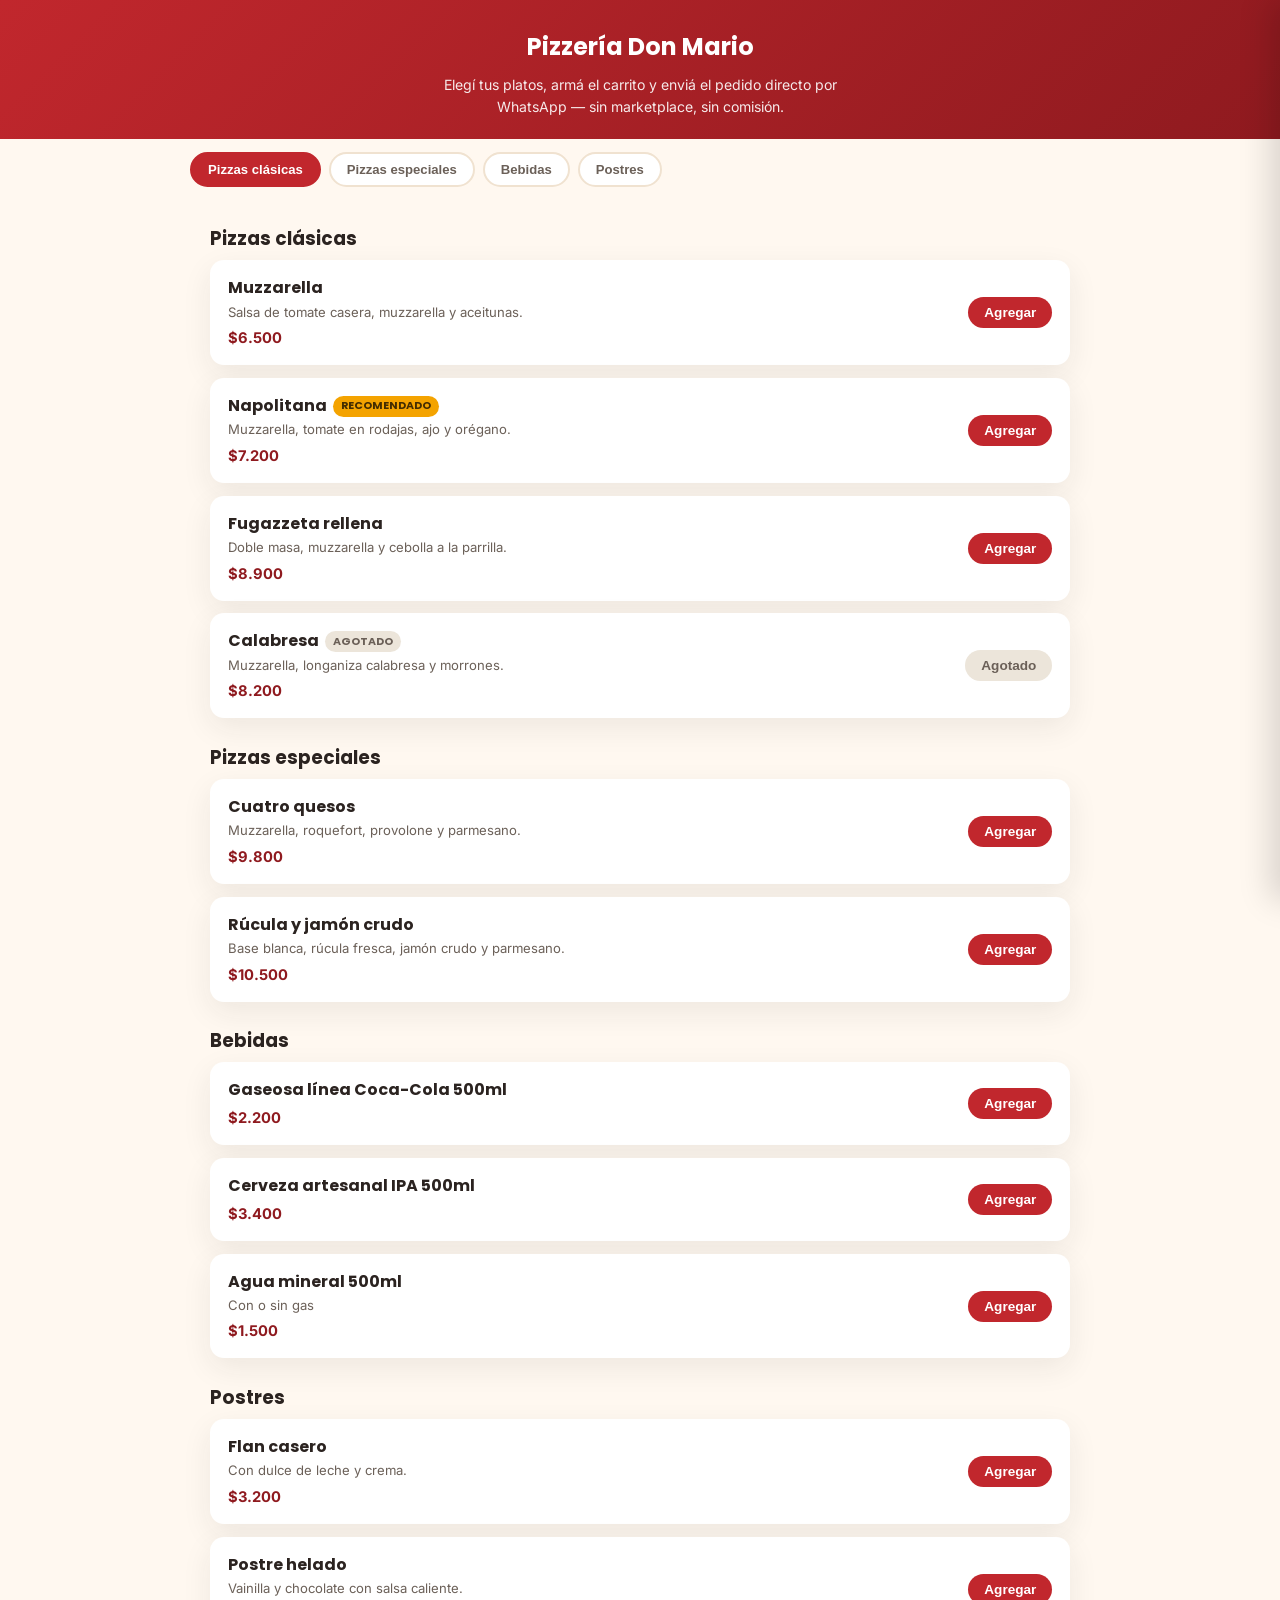
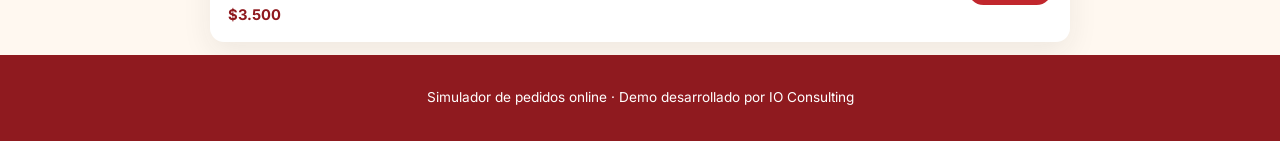
==== index.html @ 3aca92f3 "Delivery online demo: catálogo con carrito y pedido armado por WhatsApp (Pizzería Don Mario)" ====
<!DOCTYPE html>
<html lang="es">
<head>
<meta charset="UTF-8">
<meta name="viewport" content="width=device-width, initial-scale=1.0">
<title>Pedí online — Pizzería Don Mario</title>
<meta name="description" content="Armá tu pedido online en Pizzería Don Mario y enviálo directo por WhatsApp, sin comisión de marketplace.">
<link rel="canonical" href="https://ioconsultingarg.github.io/delivery-online-demo/">
<meta property="og:title" content="Pedí online — Pizzería Don Mario">
<meta property="og:description" content="Catálogo con carrito que arma el pedido y lo envía formateado por WhatsApp. Demo de portfolio de IO Consulting.">
<meta property="og:type" content="website">
<link rel="preconnect" href="https://fonts.googleapis.com">
<link href="https://fonts.googleapis.com/css2?family=Poppins:wght@600;700&family=Inter:wght@400;500;600;700&display=swap" rel="stylesheet">
<link rel="stylesheet" href="css/styles.css">
</head>
<body>

<header class="page-header">
  <div class="container">
    <h1 id="nombreNegocio">Cargando…</h1>
    <p class="page-subtitle">Elegí tus platos, armá el carrito y enviá el pedido directo por WhatsApp — sin marketplace, sin comisión.</p>
  </div>
</header>

<nav class="category-nav container" id="categoryNav"></nav>

<main class="container">
  <div id="categorias"></div>
</main>

<button class="cart-fab" id="cartFab"></button>

<div class="overlay" id="overlay"></div>
<aside class="side-panel" id="sidePanel">
  <div class="side-panel-header">
    <h2 id="sidePanelTitle" style="margin:0;font-size:1.1rem;">Tu pedido</h2>
    <button class="btn-close" id="btnClosePanel">✕</button>
  </div>
  <div class="side-panel-body" id="sidePanelBody"></div>
  <div class="side-panel-footer" id="sidePanelFooter"></div>
</aside>

<footer class="site-footer">
  <div class="container">
    <p>Simulador de pedidos online · Demo desarrollado por IO Consulting</p>
  </div>
</footer>

<script src="js/catalogo.js"></script>
<script src="js/carrito.js"></script>
</body>
</html>
---- css/styles.css ----
:root {
  --color-primary: #c1272d;
  --color-primary-dark: #8f1a1f;
  --color-secondary: #f4a300;
  --color-whatsapp: #25d366;
  --color-bg: #fff8f0;
  --color-bg-alt: #ffffff;
  --color-text: #2b2320;
  --color-text-light: #6b6058;
  --color-danger: #b3261e;
  --color-border: #f0e2d0;
  --color-disabled: #ece5da;
  --font-heading: 'Poppins', sans-serif;
  --font-body: 'Inter', system-ui, sans-serif;
  --radius: 14px;
  --shadow: 0 10px 30px rgba(43, 35, 32, 0.08);
  --max-width: 900px;
}

* { box-sizing: border-box; }

body { margin: 0; font-family: var(--font-body); color: var(--color-text); background: var(--color-bg); line-height: 1.5; }
h1, h2, h3 { font-family: var(--font-heading); margin: 0 0 0.4em; }
.container { max-width: var(--max-width); margin: 0 auto; padding: 0 1.25rem; }

.page-header { background: linear-gradient(135deg, var(--color-primary) 0%, var(--color-primary-dark) 100%); color: white; padding: 1.8rem 0 1.4rem; text-align: center; }
.page-header h1 { font-size: 1.5rem; }
.page-subtitle { color: rgba(255,255,255,0.9); font-size: 0.88rem; max-width: 46ch; margin: 0.4rem auto 0; }

main { padding: 1.5rem 0 5rem; }

.category-nav { display: flex; gap: 0.5rem; overflow-x: auto; padding: 0.8rem 0; margin-bottom: 0.5rem; position: sticky; top: 0; background: var(--color-bg); z-index: 20; }
.category-nav button { flex: 0 0 auto; padding: 0.5rem 1rem; border-radius: 999px; border: 2px solid var(--color-border); background: white; font-weight: 600; font-size: 0.82rem; cursor: pointer; color: var(--color-text-light); }
.category-nav button.active { background: var(--color-primary); border-color: var(--color-primary); color: white; }

.categoria-titulo { margin-top: 1.6rem; font-size: 1.15rem; }

.item-card {
  background: var(--color-bg-alt);
  border-radius: var(--radius);
  box-shadow: var(--shadow);
  padding: 1rem 1.1rem;
  margin-bottom: 0.8rem;
  display: flex;
  justify-content: space-between;
  align-items: center;
  gap: 1rem;
}
.item-info h3 { font-size: 1rem; margin-bottom: 0.15rem; }
.item-info p { margin: 0; font-size: 0.82rem; color: var(--color-text-light); }
.item-precio { font-weight: 700; color: var(--color-primary-dark); margin-top: 0.3rem; font-size: 0.92rem; }
.badge { display: inline-block; font-size: 0.68rem; font-weight: 700; text-transform: uppercase; padding: 0.15rem 0.5rem; border-radius: 999px; margin-left: 0.4rem; vertical-align: middle; }
.badge-destacado { background: var(--color-secondary); color: #442d00; }
.badge-agotado { background: var(--color-disabled); color: var(--color-text-light); }

.item-actions { flex: 0 0 auto; text-align: right; }
.btn-agregar { background: var(--color-primary); color: white; border: none; border-radius: 999px; padding: 0.5rem 1rem; font-weight: 700; font-size: 0.85rem; cursor: pointer; }
.btn-agregar:disabled { background: var(--color-disabled); color: var(--color-text-light); cursor: not-allowed; }

.qty-control { display: flex; align-items: center; gap: 0.5rem; justify-content: flex-end; }
.qty-btn { width: 30px; height: 30px; border-radius: 50%; border: 2px solid var(--color-primary); background: white; color: var(--color-primary); font-weight: 700; font-size: 1rem; cursor: pointer; line-height: 1; }
.qty-val { font-weight: 700; min-width: 1.2rem; text-align: center; }

/* Carrito flotante */
.cart-fab {
  position: fixed;
  bottom: 1.2rem;
  left: 50%;
  transform: translateX(-50%);
  background: var(--color-primary-dark);
  color: white;
  border: none;
  border-radius: 999px;
  padding: 0.8rem 1.6rem;
  font-weight: 700;
  font-size: 0.95rem;
  box-shadow: 0 8px 24px rgba(0,0,0,0.25);
  cursor: pointer;
  display: none;
  align-items: center;
  gap: 0.6rem;
  z-index: 60;
}
.cart-fab.visible { display: inline-flex; }
.cart-fab .cart-count { background: var(--color-secondary); color: #442d00; border-radius: 50%; width: 22px; height: 22px; display: inline-flex; align-items: center; justify-content: center; font-size: 0.75rem; }

/* Panel lateral (carrito y checkout) */
.overlay {
  position: fixed; inset: 0; background: rgba(20, 12, 8, 0.45);
  display: none; z-index: 90;
}
.overlay.open { display: block; }
.side-panel {
  position: fixed; top: 0; right: 0; height: 100%;
  width: min(420px, 100%);
  background: var(--color-bg-alt);
  box-shadow: -10px 0 30px rgba(0,0,0,0.15);
  z-index: 91;
  transform: translateX(100%);
  transition: transform 0.25s ease;
  display: flex;
  flex-direction: column;
}
.side-panel.open { transform: translateX(0); }
.side-panel-header { padding: 1.2rem; border-bottom: 1px solid var(--color-border); display: flex; justify-content: space-between; align-items: center; }
.side-panel-body { padding: 1.2rem; overflow-y: auto; flex: 1; }
.side-panel-footer { padding: 1.2rem; border-top: 1px solid var(--color-border); }
.btn-close { background: none; border: none; font-size: 1.3rem; cursor: pointer; color: var(--color-text-light); }

.cart-item { display: flex; justify-content: space-between; align-items: center; gap: 0.6rem; padding: 0.7rem 0; border-bottom: 1px dashed var(--color-border); }
.cart-item-name { font-weight: 600; font-size: 0.9rem; }
.cart-item-precio { font-size: 0.8rem; color: var(--color-text-light); }
.cart-empty { color: var(--color-text-light); font-size: 0.9rem; text-align: center; padding: 2rem 0; }

.total-row { display: flex; justify-content: space-between; font-weight: 700; font-size: 1.05rem; margin-bottom: 0.8rem; }

.btn { display: inline-block; width: 100%; padding: 0.8rem 1rem; border-radius: 999px; border: none; font-weight: 700; font-size: 0.92rem; cursor: pointer; text-align: center; font-family: inherit; }
.btn-primary { background: var(--color-primary); color: white; }
.btn-primary:disabled { background: var(--color-disabled); color: var(--color-text-light); cursor: not-allowed; }
.btn-whatsapp { background: var(--color-whatsapp); color: white; }
.btn-secondary { background: transparent; color: var(--color-text-light); border: 2px solid var(--color-border); }

.form-field { margin-bottom: 0.9rem; }
.form-field label { display: block; font-weight: 600; font-size: 0.82rem; margin-bottom: 0.3rem; }
.form-field input, .form-field select, .form-field textarea {
  width: 100%; padding: 0.6rem 0.75rem; border-radius: 8px; border: 2px solid var(--color-border);
  font-size: 0.88rem; font-family: inherit; background: white;
}
.form-field textarea { resize: vertical; min-height: 60px; }
.radio-option { display: flex; align-items: flex-start; gap: 0.5rem; padding: 0.5rem 0; font-size: 0.85rem; }
.radio-option input { margin-top: 0.2rem; }
.radio-option.disabled { color: var(--color-text-light); }
.radio-option .tag-proximamente { font-size: 0.68rem; background: var(--color-disabled); padding: 0.1rem 0.4rem; border-radius: 999px; margin-left: 0.4rem; }

.confirm-screen { text-align: center; padding: 1.5rem 0; }
.confirm-screen .icon { font-size: 2.6rem; margin-bottom: 0.6rem; }
.confirm-summary-box { background: var(--color-bg); border-radius: 10px; padding: 1rem; text-align: left; font-size: 0.85rem; margin: 1rem 0; white-space: pre-line; }

.site-footer { background: var(--color-primary-dark); color: white; padding: 1.2rem 0; text-align: center; font-size: 0.85rem; }

@media (max-width: 480px) {
  .item-card { flex-direction: column; align-items: stretch; }
  .item-actions { text-align: left; }
  .qty-control { justify-content: flex-start; }
}
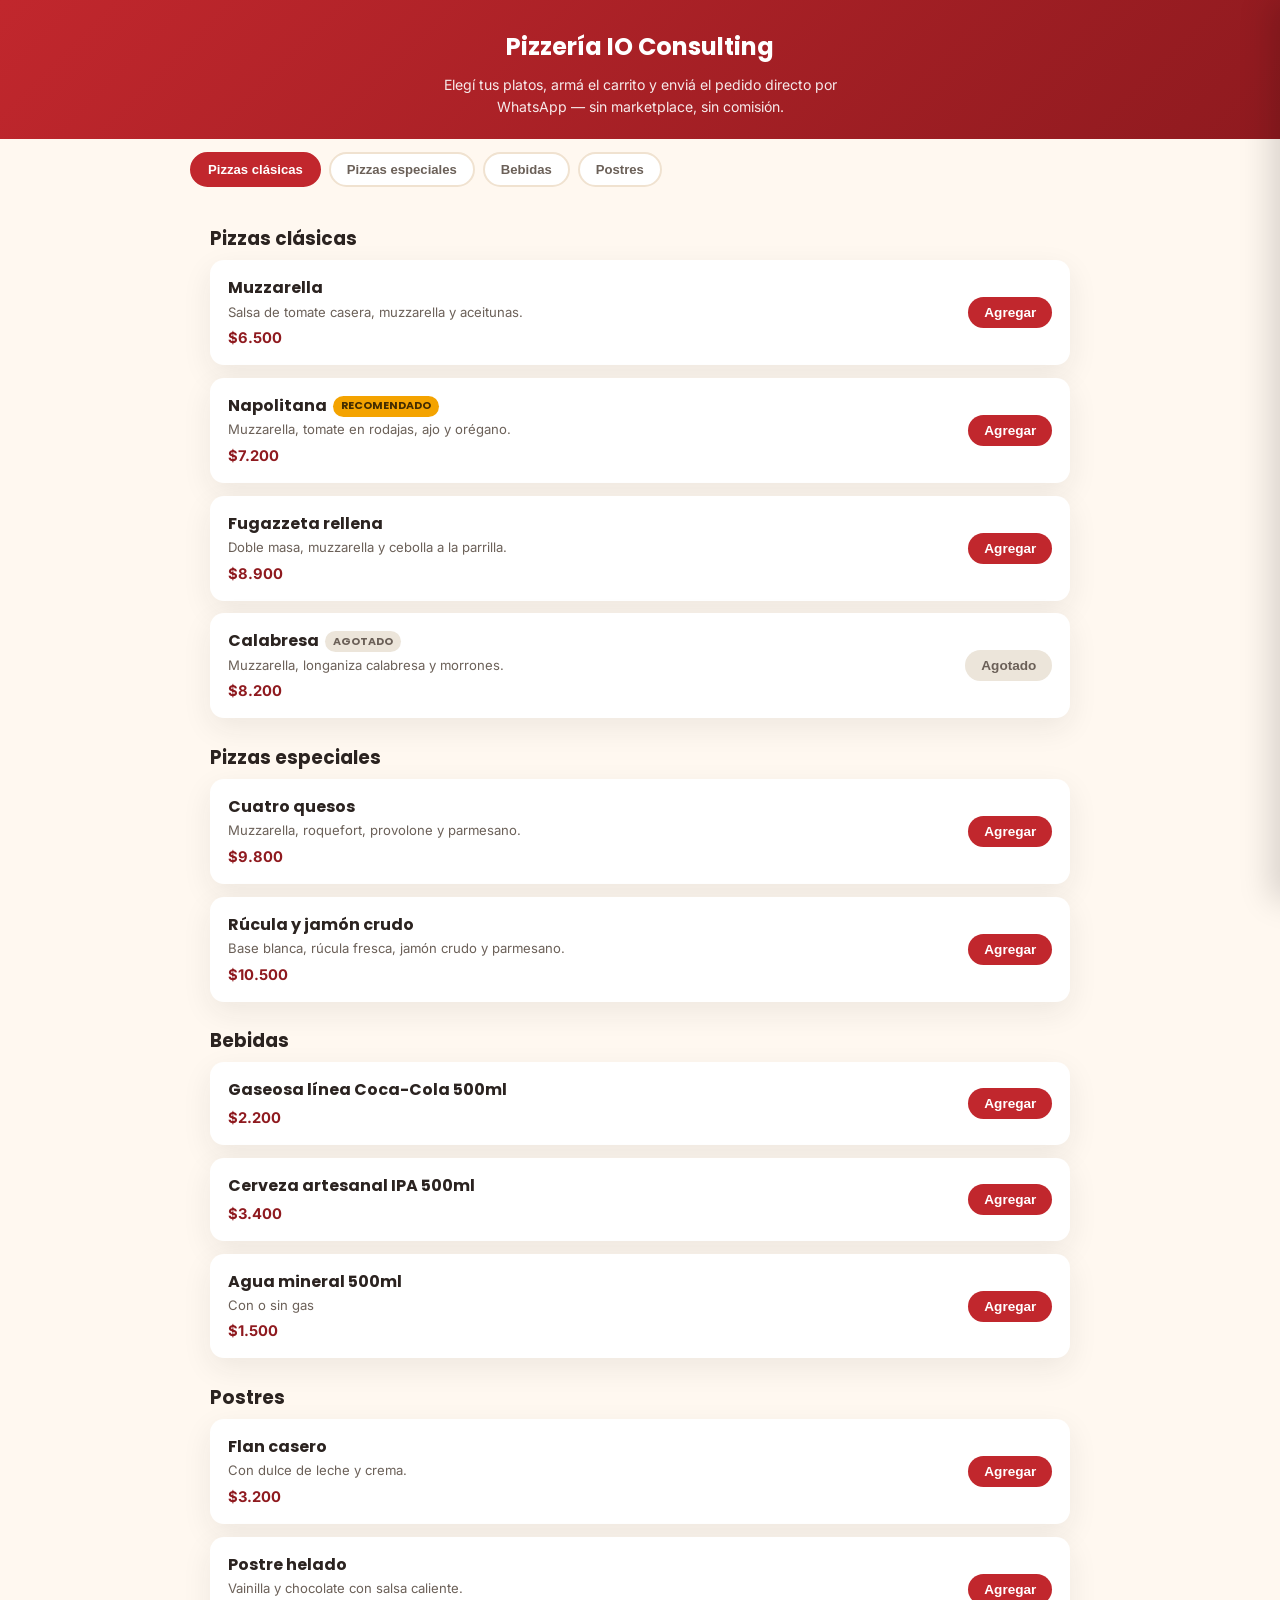
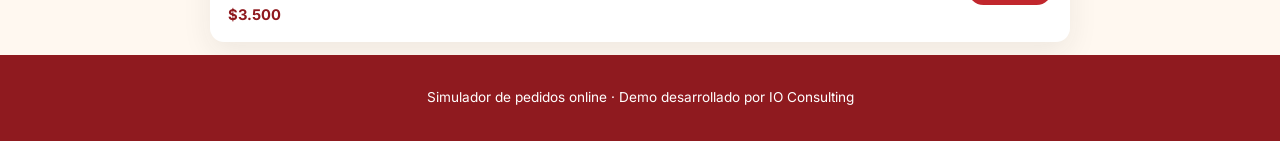
==== commit 0ad7da29: "Renombrar marca ficticia a Pizzería IO Consulting (evitar coincidencias con negocios reales)" ====
--- a/index.html
+++ b/index.html
@@ -3,10 +3,10 @@
 <head>
 <meta charset="UTF-8">
 <meta name="viewport" content="width=device-width, initial-scale=1.0">
-<title>Pedí online — Pizzería Don Mario</title>
-<meta name="description" content="Armá tu pedido online en Pizzería Don Mario y enviálo directo por WhatsApp, sin comisión de marketplace.">
+<title>Pedí online — Pizzería IO Consulting</title>
+<meta name="description" content="Armá tu pedido online en Pizzería IO Consulting y enviálo directo por WhatsApp, sin comisión de marketplace.">
 <link rel="canonical" href="https://ioconsultingarg.github.io/delivery-online-demo/">
-<meta property="og:title" content="Pedí online — Pizzería Don Mario">
+<meta property="og:title" content="Pedí online — Pizzería IO Consulting">
 <meta property="og:description" content="Catálogo con carrito que arma el pedido y lo envía formateado por WhatsApp. Demo de portfolio de IO Consulting.">
 <meta property="og:type" content="website">
 <link rel="preconnect" href="https://fonts.googleapis.com">
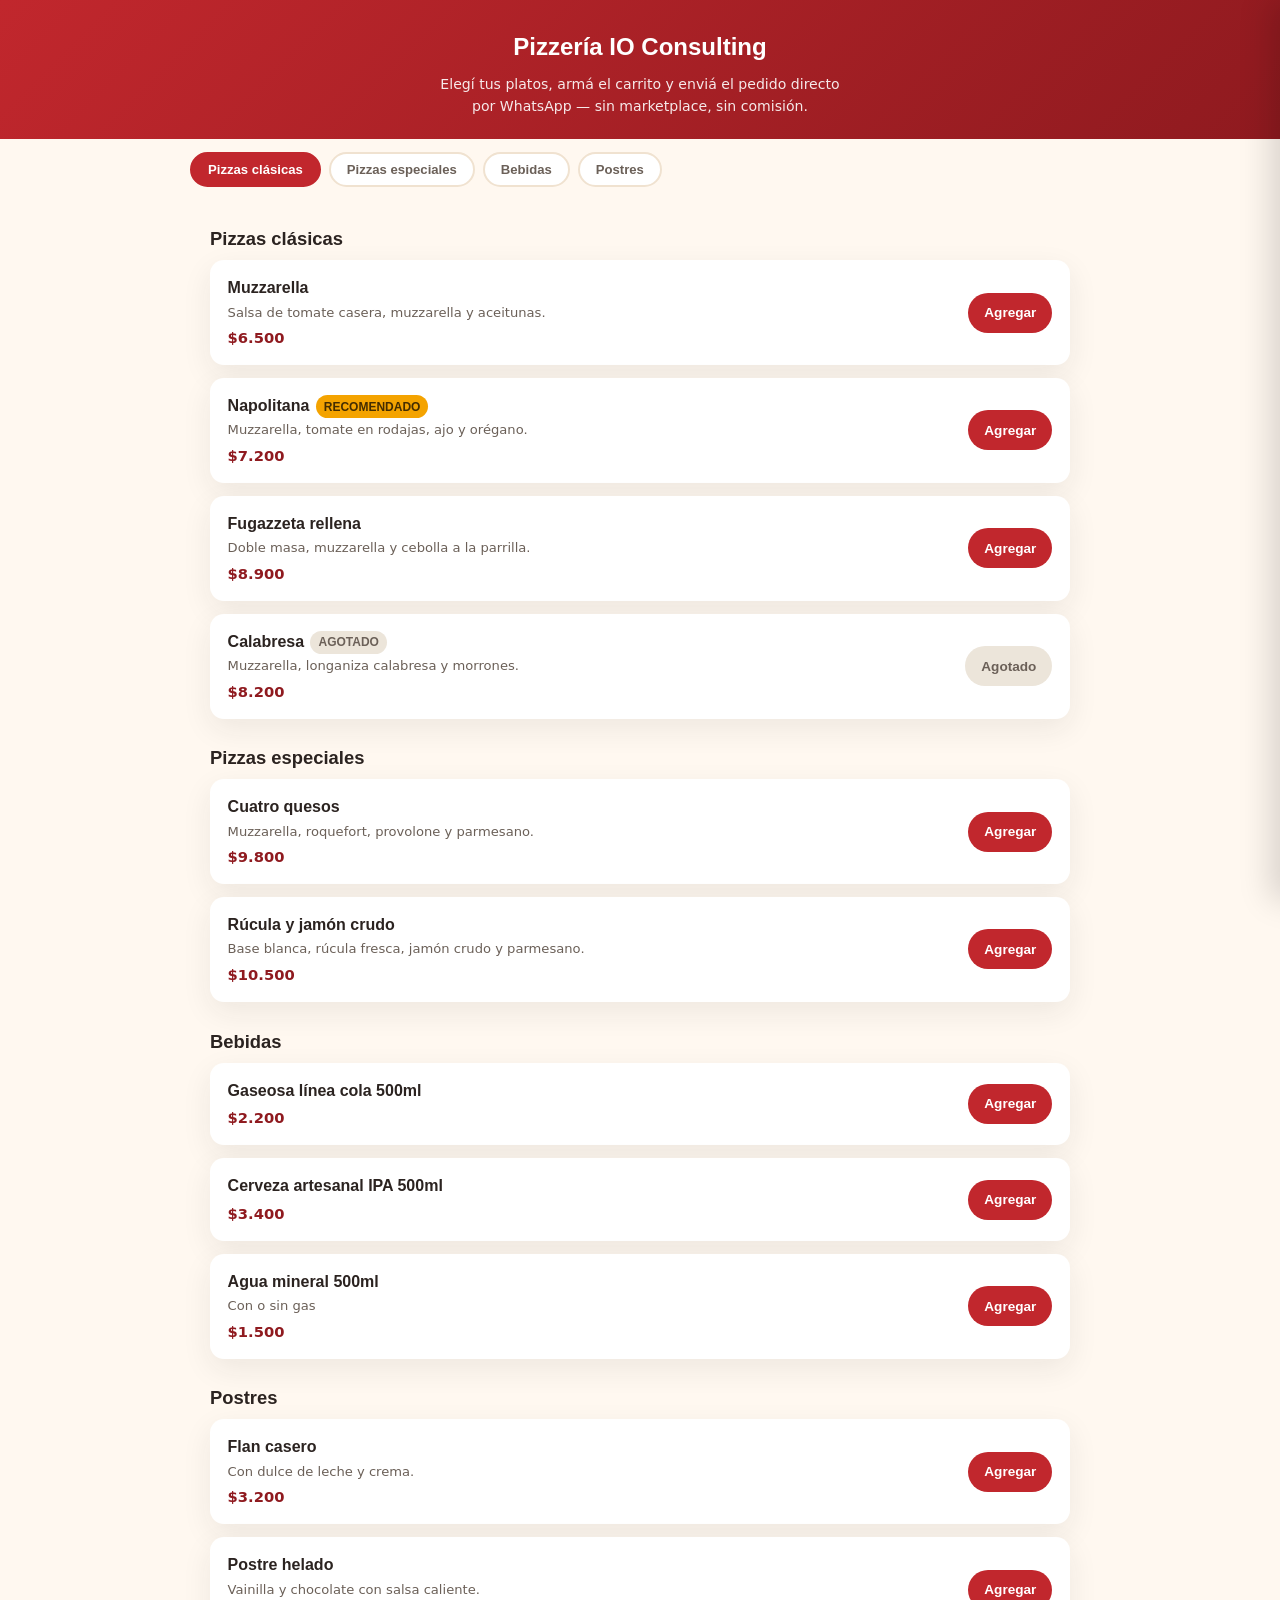
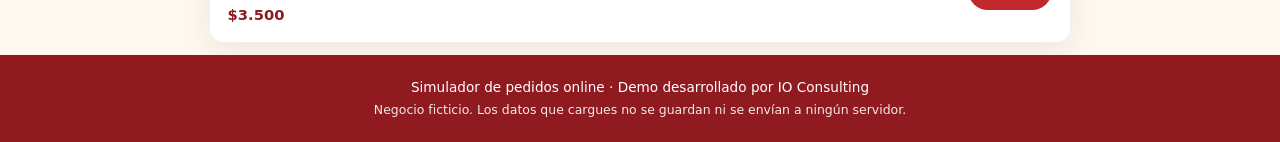
==== commit eb11845c: "Auditoría: accesibilidad, SEO, privacidad y hardening - Panel del carrito como diálogo: foco al abri" ====
--- a/index.html
+++ b/index.html
@@ -3,38 +3,51 @@
 <head>
 <meta charset="UTF-8">
 <meta name="viewport" content="width=device-width, initial-scale=1.0">
+<meta http-equiv="Content-Security-Policy" content="default-src 'self'; script-src 'self'; style-src 'self' https://fonts.googleapis.com; font-src https://fonts.gstatic.com; img-src 'self' data:; connect-src 'self'; object-src 'none'; base-uri 'self'; form-action 'none'">
+<meta name="referrer" content="strict-origin-when-cross-origin">
 <title>Pedí online — Pizzería IO Consulting</title>
 <meta name="description" content="Armá tu pedido online en Pizzería IO Consulting y enviálo directo por WhatsApp, sin comisión de marketplace.">
 <link rel="canonical" href="https://ioconsultingarg.github.io/delivery-online-demo/">
 <meta property="og:title" content="Pedí online — Pizzería IO Consulting">
 <meta property="og:description" content="Catálogo con carrito que arma el pedido y lo envía formateado por WhatsApp. Demo de portfolio de IO Consulting.">
 <meta property="og:type" content="website">
+<meta property="og:url" content="https://ioconsultingarg.github.io/delivery-online-demo/">
+<meta property="og:image" content="https://ioconsultingarg.github.io/delivery-online-demo/assets/og.png">
+<meta property="og:image:width" content="1200">
+<meta property="og:image:height" content="630">
+<meta property="og:locale" content="es_AR">
+<meta name="twitter:card" content="summary_large_image">
+<meta name="twitter:image" content="https://ioconsultingarg.github.io/delivery-online-demo/assets/og.png">
+<link rel="icon" href="data:image/svg+xml,<svg xmlns='http://www.w3.org/2000/svg' viewBox='0 0 100 100'><text y='.9em' font-size='90'>🍕</text></svg>">
 <link rel="preconnect" href="https://fonts.googleapis.com">
-<link href="https://fonts.googleapis.com/css2?family=Poppins:wght@600;700&family=Inter:wght@400;500;600;700&display=swap" rel="stylesheet">
+<link rel="preconnect" href="https://fonts.gstatic.com" crossorigin>
+<link href="https://fonts.googleapis.com/css2?family=Poppins:wght@600;700&family=Inter:wght@400;600;700&display=swap" rel="stylesheet">
 <link rel="stylesheet" href="css/styles.css">
 </head>
 <body>
 
 <header class="page-header">
   <div class="container">
-    <h1 id="nombreNegocio">Cargando…</h1>
+    <h1 id="nombreNegocio">Pizzería IO Consulting</h1>
     <p class="page-subtitle">Elegí tus platos, armá el carrito y enviá el pedido directo por WhatsApp — sin marketplace, sin comisión.</p>
   </div>
 </header>
 
-<nav class="category-nav container" id="categoryNav"></nav>
+<nav class="category-nav container" id="categoryNav" aria-label="Categorías del menú"></nav>
 
 <main class="container">
-  <div id="categorias"></div>
+  <div id="categorias">
+    <noscript><p class="cart-empty">Para ver el menú y armar el pedido necesitás tener JavaScript activado.</p></noscript>
+  </div>
 </main>
 
-<button class="cart-fab" id="cartFab"></button>
+<button type="button" class="cart-fab" id="cartFab" aria-haspopup="dialog"></button>
 
 <div class="overlay" id="overlay"></div>
-<aside class="side-panel" id="sidePanel">
+<aside class="side-panel" id="sidePanel" role="dialog" aria-modal="true" aria-labelledby="sidePanelTitle" inert>
   <div class="side-panel-header">
-    <h2 id="sidePanelTitle" style="margin:0;font-size:1.1rem;">Tu pedido</h2>
-    <button class="btn-close" id="btnClosePanel">✕</button>
+    <h2 id="sidePanelTitle">Tu pedido</h2>
+    <button type="button" class="btn-close" id="btnClosePanel" aria-label="Cerrar">✕</button>
   </div>
   <div class="side-panel-body" id="sidePanelBody"></div>
   <div class="side-panel-footer" id="sidePanelFooter"></div>
@@ -43,6 +56,7 @@
 <footer class="site-footer">
   <div class="container">
     <p>Simulador de pedidos online · Demo desarrollado por IO Consulting</p>
+    <p class="footer-nota">Negocio ficticio. Los datos que cargues no se guardan ni se envían a ningún servidor.</p>
   </div>
 </footer>
 
--- a/css/styles.css
+++ b/css/styles.css
@@ -9,6 +9,8 @@
   --color-text-light: #6b6058;
   --color-danger: #b3261e;
   --color-border: #f0e2d0;
+  --color-border-input: #94806a;
+  --color-on-whatsapp: #06301a;
   --color-disabled: #ece5da;
   --font-heading: 'Poppins', sans-serif;
   --font-body: 'Inter', system-ui, sans-serif;
@@ -18,6 +20,7 @@
 }
 
 * { box-sizing: border-box; }
+[hidden] { display: none !important; }
 
 body { margin: 0; font-family: var(--font-body); color: var(--color-text); background: var(--color-bg); line-height: 1.5; }
 h1, h2, h3 { font-family: var(--font-heading); margin: 0 0 0.4em; }
@@ -34,6 +37,7 @@
 .category-nav button.active { background: var(--color-primary); border-color: var(--color-primary); color: white; }
 
 .categoria-titulo { margin-top: 1.6rem; font-size: 1.15rem; }
+main section { scroll-margin-top: 4.5rem; }
 
 .item-card {
   background: var(--color-bg-alt);
@@ -49,24 +53,28 @@
 .item-info h3 { font-size: 1rem; margin-bottom: 0.15rem; }
 .item-info p { margin: 0; font-size: 0.82rem; color: var(--color-text-light); }
 .item-precio { font-weight: 700; color: var(--color-primary-dark); margin-top: 0.3rem; font-size: 0.92rem; }
-.badge { display: inline-block; font-size: 0.68rem; font-weight: 700; text-transform: uppercase; padding: 0.15rem 0.5rem; border-radius: 999px; margin-left: 0.4rem; vertical-align: middle; }
+.badge { display: inline-block; font-size: 0.75rem; font-weight: 700; text-transform: uppercase; padding: 0.15rem 0.5rem; border-radius: 999px; margin-left: 0.4rem; vertical-align: middle; }
 .badge-destacado { background: var(--color-secondary); color: #442d00; }
 .badge-agotado { background: var(--color-disabled); color: var(--color-text-light); }
 
 .item-actions { flex: 0 0 auto; text-align: right; }
-.btn-agregar { background: var(--color-primary); color: white; border: none; border-radius: 999px; padding: 0.5rem 1rem; font-weight: 700; font-size: 0.85rem; cursor: pointer; }
+.btn-agregar { background: var(--color-primary); color: white; border: none; border-radius: 999px; min-height: 40px; padding: 0.5rem 1rem; font-weight: 700; font-size: 0.85rem; cursor: pointer; }
 .btn-agregar:disabled { background: var(--color-disabled); color: var(--color-text-light); cursor: not-allowed; }
 
 .qty-control { display: flex; align-items: center; gap: 0.5rem; justify-content: flex-end; }
-.qty-btn { width: 30px; height: 30px; border-radius: 50%; border: 2px solid var(--color-primary); background: white; color: var(--color-primary); font-weight: 700; font-size: 1rem; cursor: pointer; line-height: 1; }
+.qty-btn { width: 40px; height: 40px; border-radius: 50%; border: 2px solid var(--color-primary); background: white; color: var(--color-primary); font-weight: 700; font-size: 1rem; cursor: pointer; line-height: 1; }
 .qty-val { font-weight: 700; min-width: 1.2rem; text-align: center; }
 
 /* Carrito flotante */
 .cart-fab {
   position: fixed;
   bottom: 1.2rem;
-  left: 50%;
-  transform: translateX(-50%);
+  left: 0;
+  right: 0;
+  margin-inline: auto;
+  width: max-content;
+  max-width: calc(100% - 2rem);
+  white-space: nowrap;
   background: var(--color-primary-dark);
   color: white;
   border: none;
@@ -105,7 +113,8 @@
 .side-panel-header { padding: 1.2rem; border-bottom: 1px solid var(--color-border); display: flex; justify-content: space-between; align-items: center; }
 .side-panel-body { padding: 1.2rem; overflow-y: auto; flex: 1; }
 .side-panel-footer { padding: 1.2rem; border-top: 1px solid var(--color-border); }
-.btn-close { background: none; border: none; font-size: 1.3rem; cursor: pointer; color: var(--color-text-light); }
+.side-panel-header h2 { margin: 0; font-size: 1.1rem; }
+.btn-close { background: none; border: none; width: 40px; height: 40px; font-size: 1.3rem; cursor: pointer; color: var(--color-text-light); }
 
 .cart-item { display: flex; justify-content: space-between; align-items: center; gap: 0.6rem; padding: 0.7rem 0; border-bottom: 1px dashed var(--color-border); }
 .cart-item-name { font-weight: 600; font-size: 0.9rem; }
@@ -117,29 +126,43 @@
 .btn { display: inline-block; width: 100%; padding: 0.8rem 1rem; border-radius: 999px; border: none; font-weight: 700; font-size: 0.92rem; cursor: pointer; text-align: center; font-family: inherit; }
 .btn-primary { background: var(--color-primary); color: white; }
 .btn-primary:disabled { background: var(--color-disabled); color: var(--color-text-light); cursor: not-allowed; }
-.btn-whatsapp { background: var(--color-whatsapp); color: white; }
-.btn-secondary { background: transparent; color: var(--color-text-light); border: 2px solid var(--color-border); }
+.btn-whatsapp { background: var(--color-whatsapp); color: var(--color-on-whatsapp); }
+.btn-secondary { background: transparent; color: var(--color-text-light); border: 2px solid var(--color-border-input); }
+.btn-volver { margin-bottom: 0.6rem; }
 
 .form-field { margin-bottom: 0.9rem; }
-.form-field label { display: block; font-weight: 600; font-size: 0.82rem; margin-bottom: 0.3rem; }
+fieldset.form-field { border: 0; padding: 0; margin-inline: 0; min-width: 0; }
+.form-field label, .form-field legend { display: block; font-weight: 600; font-size: 0.82rem; margin-bottom: 0.3rem; }
 .form-field input, .form-field select, .form-field textarea {
-  width: 100%; padding: 0.6rem 0.75rem; border-radius: 8px; border: 2px solid var(--color-border);
+  width: 100%; padding: 0.6rem 0.75rem; border-radius: 8px; border: 2px solid var(--color-border-input);
   font-size: 0.88rem; font-family: inherit; background: white;
 }
 .form-field textarea { resize: vertical; min-height: 60px; }
-.radio-option { display: flex; align-items: flex-start; gap: 0.5rem; padding: 0.5rem 0; font-size: 0.85rem; }
-.radio-option input { margin-top: 0.2rem; }
+.form-field .radio-option { display: flex; align-items: flex-start; gap: 0.5rem; padding: 0.5rem 0; font-size: 0.85rem; font-weight: 400; margin-bottom: 0; }
+.form-field .radio-option input { width: auto; margin-top: 0.2rem; }
 .radio-option.disabled { color: var(--color-text-light); }
-.radio-option .tag-proximamente { font-size: 0.68rem; background: var(--color-disabled); padding: 0.1rem 0.4rem; border-radius: 999px; margin-left: 0.4rem; }
+.radio-option .tag-proximamente { font-size: 0.75rem; background: var(--color-disabled); padding: 0.1rem 0.4rem; border-radius: 999px; margin-left: 0.4rem; }
+
+.aviso-error { color: var(--color-danger); font-size: 0.82rem; font-weight: 600; }
+.nota-privacidad { font-size: 0.78rem; color: var(--color-text-light); margin: 0.6rem 0 0; }
 
 .confirm-screen { text-align: center; padding: 1.5rem 0; }
+.confirm-ayuda { font-size: 0.85rem; color: var(--color-text-light); }
 .confirm-screen .icon { font-size: 2.6rem; margin-bottom: 0.6rem; }
-.confirm-summary-box { background: var(--color-bg); border-radius: 10px; padding: 1rem; text-align: left; font-size: 0.85rem; margin: 1rem 0; white-space: pre-line; }
+.confirm-summary-box { background: var(--color-bg); border-radius: 10px; padding: 1rem; text-align: left; font-size: 0.85rem; margin: 1rem 0; white-space: pre-line; overflow-wrap: anywhere; }
 
 .site-footer { background: var(--color-primary-dark); color: white; padding: 1.2rem 0; text-align: center; font-size: 0.85rem; }
+.site-footer p { margin: 0.2rem 0; }
+.footer-nota { font-size: 0.78rem; opacity: 0.9; }
 
 @media (max-width: 480px) {
   .item-card { flex-direction: column; align-items: stretch; }
   .item-actions { text-align: left; }
   .qty-control { justify-content: flex-start; }
 }
+
+@media (prefers-reduced-motion: reduce) {
+  .side-panel { transition: none; }
+}
+
+a.btn { text-decoration: none; }
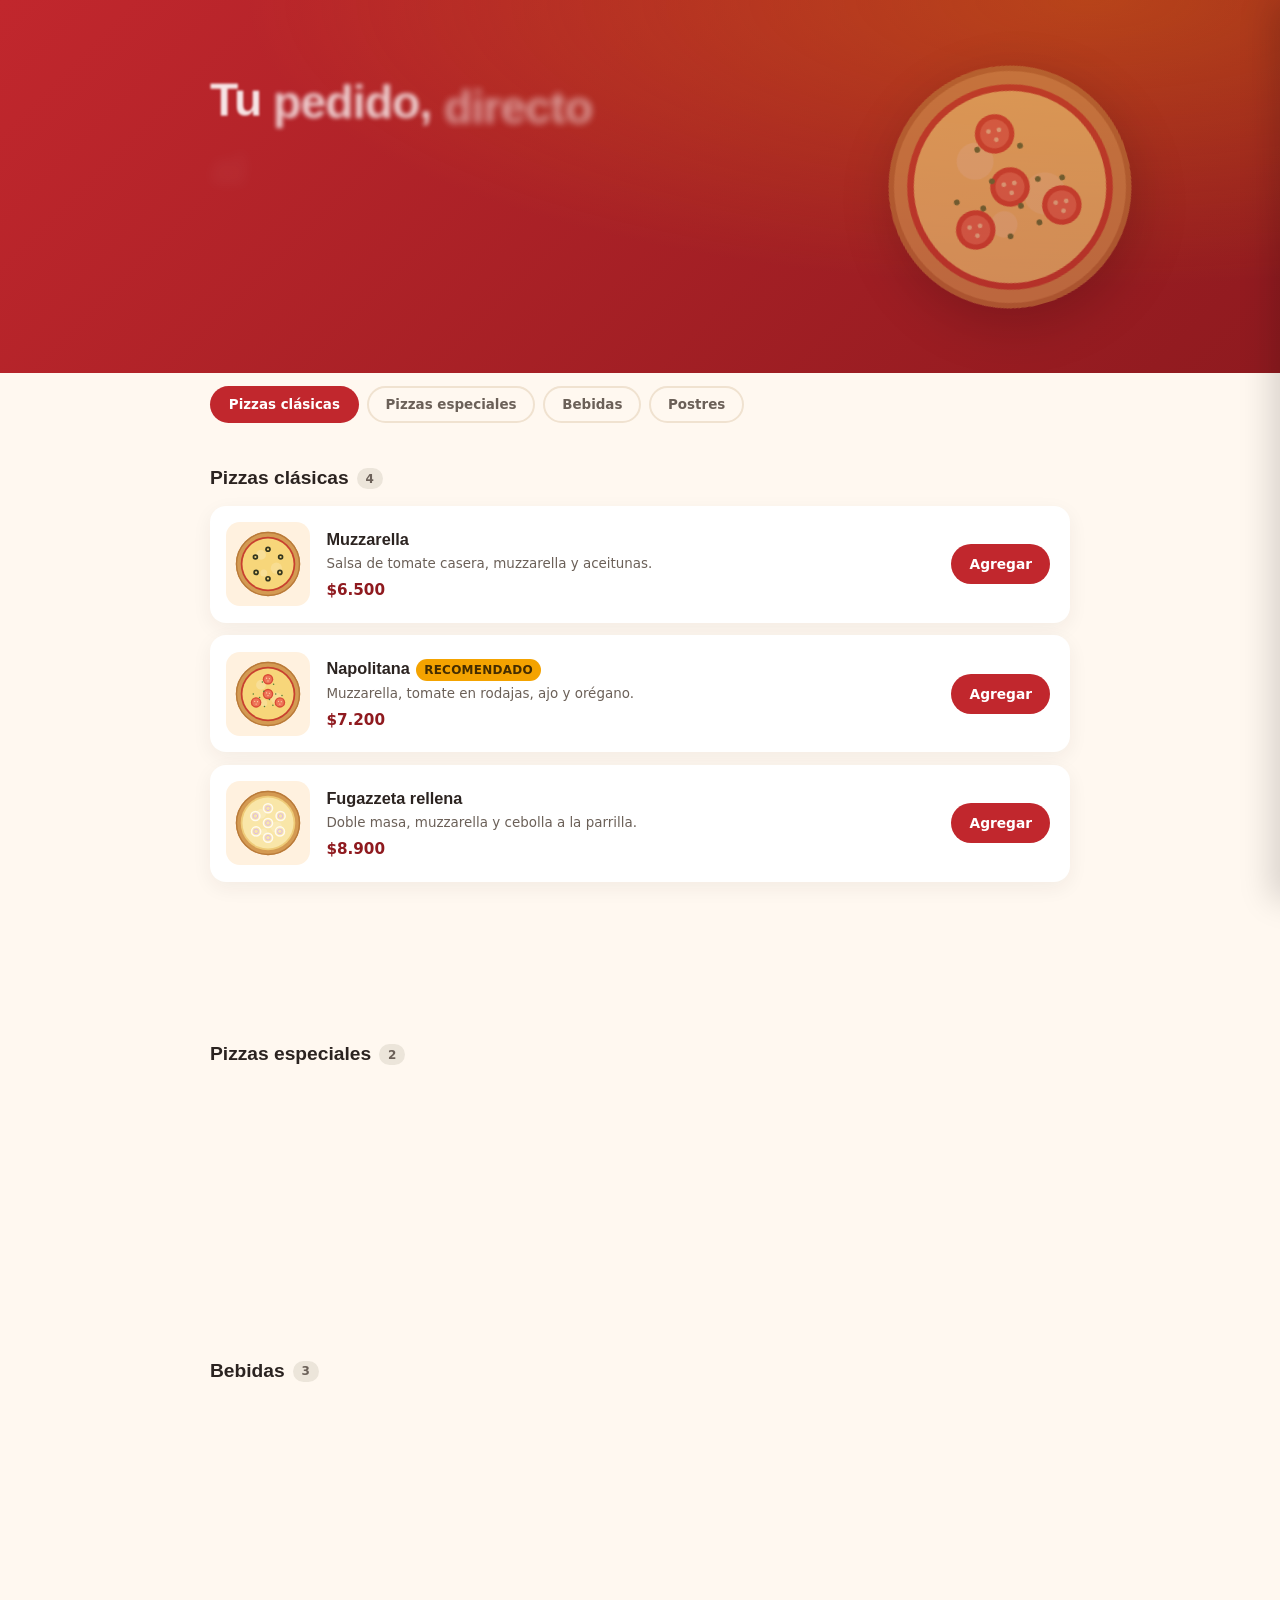
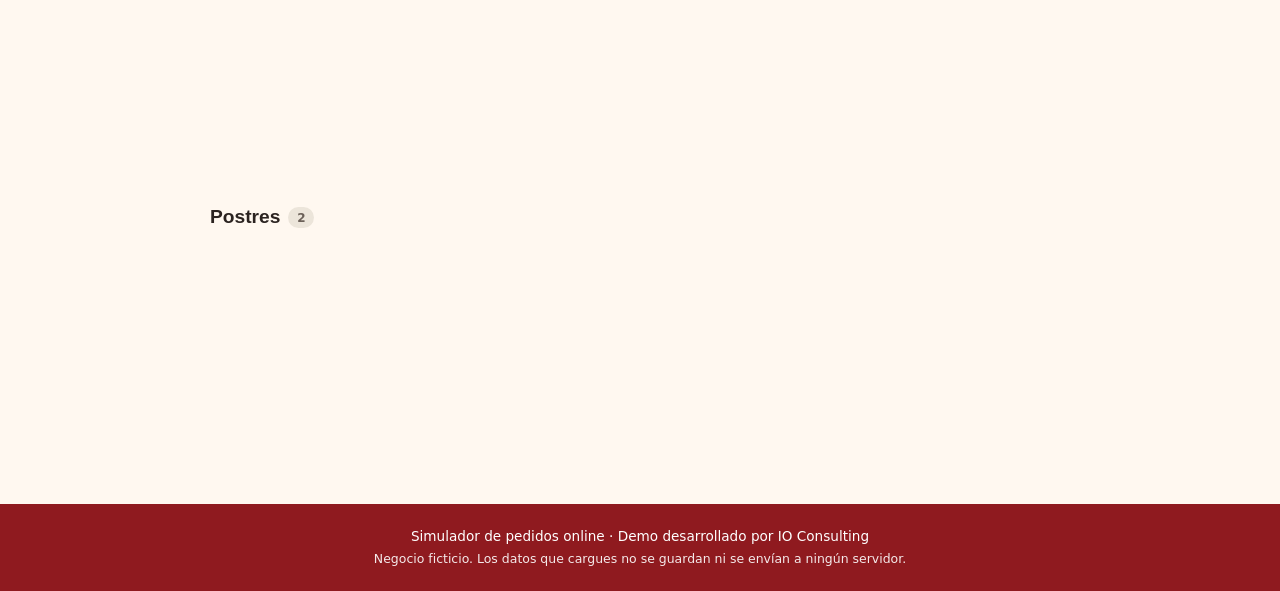
==== commit 48782205: "Rediseño visual: ilustraciones SVG, hero y animaciones con Anime.js - Hero con titular que entra pal" ====
--- a/index.html
+++ b/index.html
@@ -26,22 +26,35 @@
 </head>
 <body>
 
-<header class="page-header">
-  <div class="container">
-    <h1 id="nombreNegocio">Pizzería IO Consulting</h1>
-    <p class="page-subtitle">Elegí tus platos, armá el carrito y enviá el pedido directo por WhatsApp — sin marketplace, sin comisión.</p>
+<header class="hero">
+  <div class="container hero-inner">
+    <p class="hero-eyebrow" id="nombreNegocio">Pizzería IO Consulting</p>
+    <h1 id="heroTitulo">Tu pedido, directo al WhatsApp del local.</h1>
+    <p class="hero-sub">Elegí tus platos, armá el carrito y enviá el pedido ya redactado.</p>
+    <ul class="hero-chips">
+      <li>Sin comisión</li>
+      <li>Sin app</li>
+      <li>Sin registro</li>
+    </ul>
   </div>
+  <div class="hero-pizza" id="heroPizza" aria-hidden="true"></div>
 </header>
 
 <nav class="category-nav container" id="categoryNav" aria-label="Categorías del menú"></nav>
 
 <main class="container">
   <div id="categorias">
+    <div class="esqueleto" aria-hidden="true"><span></span><span></span><span></span></div>
     <noscript><p class="cart-empty">Para ver el menú y armar el pedido necesitás tener JavaScript activado.</p></noscript>
   </div>
 </main>
 
-<button type="button" class="cart-fab" id="cartFab" aria-haspopup="dialog"></button>
+<button type="button" class="cart-fab" id="cartFab" aria-haspopup="dialog" inert>
+  <svg class="fab-icono" viewBox="0 0 24 24" width="20" height="20" aria-hidden="true" focusable="false"><path d="M6 8h12l-1 11.5a1.5 1.5 0 0 1-1.5 1.5h-7A1.5 1.5 0 0 1 7 19.5L6 8Zm3 0V6.5a3 3 0 0 1 6 0V8" fill="none" stroke="currentColor" stroke-width="1.8" stroke-linecap="round" stroke-linejoin="round"/></svg>
+  <span>Ver pedido</span>
+  <span class="cart-count" id="fabCount">0</span>
+  <span class="fab-total" id="fabTotal">$0</span>
+</button>
 
 <div class="overlay" id="overlay"></div>
 <aside class="side-panel" id="sidePanel" role="dialog" aria-modal="true" aria-labelledby="sidePanelTitle" inert>
@@ -60,6 +73,9 @@
   </div>
 </footer>
 
+<script src="js/vendor/anime.umd.min.js"></script>
+<script src="js/ilustraciones.js"></script>
+<script src="js/animaciones.js"></script>
 <script src="js/catalogo.js"></script>
 <script src="js/carrito.js"></script>
 </body>
--- a/css/styles.css
+++ b/css/styles.css
@@ -1,21 +1,25 @@
 :root {
   --color-primary: #c1272d;
   --color-primary-dark: #8f1a1f;
+  --color-primary-darker: #6f1217;
   --color-secondary: #f4a300;
   --color-whatsapp: #25d366;
+  --color-on-whatsapp: #06301a;
   --color-bg: #fff8f0;
   --color-bg-alt: #ffffff;
+  --color-tile: #fff1df;
   --color-text: #2b2320;
   --color-text-light: #6b6058;
   --color-danger: #b3261e;
   --color-border: #f0e2d0;
   --color-border-input: #94806a;
-  --color-on-whatsapp: #06301a;
   --color-disabled: #ece5da;
   --font-heading: 'Poppins', sans-serif;
   --font-body: 'Inter', system-ui, sans-serif;
-  --radius: 14px;
-  --shadow: 0 10px 30px rgba(43, 35, 32, 0.08);
+  --radius: 16px;
+  --shadow: 0 6px 20px rgba(43, 35, 32, 0.06);
+  --shadow-hover: 0 14px 34px rgba(43, 35, 32, 0.13);
+  --ease-out: cubic-bezier(0.2, 0.8, 0.2, 1);
   --max-width: 900px;
 }
 
@@ -24,48 +28,105 @@
 
 body { margin: 0; font-family: var(--font-body); color: var(--color-text); background: var(--color-bg); line-height: 1.5; }
 h1, h2, h3 { font-family: var(--font-heading); margin: 0 0 0.4em; }
+button { font-family: inherit; }
 .container { max-width: var(--max-width); margin: 0 auto; padding: 0 1.25rem; }
 
-.page-header { background: linear-gradient(135deg, var(--color-primary) 0%, var(--color-primary-dark) 100%); color: white; padding: 1.8rem 0 1.4rem; text-align: center; }
-.page-header h1 { font-size: 1.5rem; }
-.page-subtitle { color: rgba(255,255,255,0.9); font-size: 0.88rem; max-width: 46ch; margin: 0.4rem auto 0; }
-
-main { padding: 1.5rem 0 5rem; }
-
-.category-nav { display: flex; gap: 0.5rem; overflow-x: auto; padding: 0.8rem 0; margin-bottom: 0.5rem; position: sticky; top: 0; background: var(--color-bg); z-index: 20; }
-.category-nav button { flex: 0 0 auto; padding: 0.5rem 1rem; border-radius: 999px; border: 2px solid var(--color-border); background: white; font-weight: 600; font-size: 0.82rem; cursor: pointer; color: var(--color-text-light); }
-.category-nav button.active { background: var(--color-primary); border-color: var(--color-primary); color: white; }
-
-.categoria-titulo { margin-top: 1.6rem; font-size: 1.15rem; }
+:focus-visible { outline: 3px solid var(--color-secondary); outline-offset: 2px; }
+
+/* ---------- Hero ---------- */
+.hero {
+  position: relative;
+  overflow: hidden;
+  color: white;
+  background:
+    radial-gradient(120% 140% at 85% 0%, rgba(244, 163, 0, 0.28) 0%, rgba(244, 163, 0, 0) 55%),
+    linear-gradient(135deg, var(--color-primary) 0%, var(--color-primary-dark) 100%);
+  padding: 2.6rem 0 2.4rem;
+}
+.hero-inner { position: relative; z-index: 1; }
+.hero-eyebrow { margin: 0 0 0.7rem; font-size: 0.78rem; font-weight: 700; letter-spacing: 0.12em; text-transform: uppercase; color: #ffe2b0; }
+.hero h1 { font-size: clamp(1.75rem, 5.2vw, 2.9rem); line-height: 1.1; letter-spacing: -0.02em; max-width: 15ch; margin-bottom: 0.7rem; }
+.hero-palabra { display: inline-block; will-change: transform, opacity; }
+.hero-sub { margin: 0; font-size: 1rem; color: rgba(255, 255, 255, 0.92); max-width: 36ch; }
+.hero-chips { list-style: none; display: flex; flex-wrap: wrap; gap: 0.5rem; padding: 0; margin: 1.2rem 0 0; }
+.hero-chips li { font-size: 0.78rem; font-weight: 600; padding: 0.35rem 0.8rem; border-radius: 999px; background: rgba(255, 255, 255, 0.14); border: 1px solid rgba(255, 255, 255, 0.28); }
+.hero-pizza { position: absolute; right: max(-40px, calc(50% - 520px)); top: 50%; width: 300px; height: 300px; margin-top: -150px; filter: drop-shadow(0 18px 30px rgba(0, 0, 0, 0.3)); }
+.hero-pizza .ilustracion { width: 100%; height: 100%; display: block; animation: girar 80s linear infinite; }
+@keyframes girar { to { transform: rotate(360deg); } }
+
+/* ---------- Navegación de categorías ---------- */
+main { padding: 1rem 0 6.5rem; }
+
+.category-nav { display: flex; gap: 0.5rem; overflow-x: auto; padding-top: 0.8rem; padding-bottom: 0.8rem; position: sticky; top: 0; background: var(--color-bg); z-index: 20; scrollbar-width: none; }
+.category-nav::-webkit-scrollbar { display: none; }
+.category-nav button { position: relative; z-index: 1; flex: 0 0 auto; padding: 0.55rem 1.05rem; border-radius: 999px; border: 2px solid var(--color-border); background: transparent; font-weight: 600; font-size: 0.84rem; cursor: pointer; color: var(--color-text-light); transition: color 0.25s, border-color 0.25s; }
+.category-nav button.active { color: white; border-color: transparent; }
+.nav-indicador { position: absolute; left: 0; top: 0; z-index: 0; border-radius: 999px; background: var(--color-primary); opacity: 0; }
+.nav-indicador.listo { opacity: 1; transition: transform 0.4s var(--ease-out), width 0.4s var(--ease-out), opacity 0.2s; }
+
+.categoria-titulo { margin-top: 1.8rem; margin-bottom: 0.8rem; font-size: 1.2rem; display: flex; align-items: center; gap: 0.5rem; }
+.categoria-cant { font-family: var(--font-body); font-size: 0.75rem; font-weight: 700; color: var(--color-text-light); background: var(--color-disabled); border-radius: 999px; padding: 0.1rem 0.55rem; }
 main section { scroll-margin-top: 4.5rem; }
 
+/* ---------- Tarjetas ---------- */
 .item-card {
   background: var(--color-bg-alt);
   border-radius: var(--radius);
   box-shadow: var(--shadow);
-  padding: 1rem 1.1rem;
+  border: 2px solid transparent;
+  padding: 0.9rem 1.1rem 0.9rem 0.9rem;
   margin-bottom: 0.8rem;
-  display: flex;
-  justify-content: space-between;
+  display: grid;
+  grid-template-columns: 84px 1fr auto;
   align-items: center;
   gap: 1rem;
-}
-.item-info h3 { font-size: 1rem; margin-bottom: 0.15rem; }
-.item-info p { margin: 0; font-size: 0.82rem; color: var(--color-text-light); }
-.item-precio { font-weight: 700; color: var(--color-primary-dark); margin-top: 0.3rem; font-size: 0.92rem; }
-.badge { display: inline-block; font-size: 0.75rem; font-weight: 700; text-transform: uppercase; padding: 0.15rem 0.5rem; border-radius: 999px; margin-left: 0.4rem; vertical-align: middle; }
+  transition: transform 0.3s var(--ease-out), box-shadow 0.3s var(--ease-out), border-color 0.3s;
+}
+.item-card.en-carrito { border-color: rgba(193, 39, 45, 0.35); }
+.item-card.reveal { opacity: 0; }
+.item-card.reveal.is-visible { opacity: 1; animation: subir 0.55s var(--ease-out) backwards; animation-delay: var(--demora, 0ms); }
+@keyframes subir { from { opacity: 0; transform: translateY(18px); } }
+
+.item-ilustracion { width: 84px; height: 84px; border-radius: 14px; background: var(--color-tile); display: grid; place-items: center; }
+.ilustracion { width: 70px; height: 70px; display: block; transition: transform 0.5s var(--ease-out); }
+.item-card.agotado .item-ilustracion { filter: grayscale(1); opacity: 0.55; }
+
+.item-info { min-width: 0; }
+.item-info h3 { font-size: 1.02rem; margin-bottom: 0.15rem; }
+.item-info p { margin: 0; font-size: 0.84rem; color: var(--color-text-light); }
+.item-precio { font-weight: 700; color: var(--color-primary-dark); margin-top: 0.3rem; font-size: 0.95rem; font-variant-numeric: tabular-nums; }
+.badge { display: inline-block; font-family: var(--font-body); font-size: 0.75rem; font-weight: 700; text-transform: uppercase; letter-spacing: 0.02em; padding: 0.15rem 0.5rem; border-radius: 999px; margin-left: 0.4rem; vertical-align: middle; }
 .badge-destacado { background: var(--color-secondary); color: #442d00; }
 .badge-agotado { background: var(--color-disabled); color: var(--color-text-light); }
 
-.item-actions { flex: 0 0 auto; text-align: right; }
-.btn-agregar { background: var(--color-primary); color: white; border: none; border-radius: 999px; min-height: 40px; padding: 0.5rem 1rem; font-weight: 700; font-size: 0.85rem; cursor: pointer; }
-.btn-agregar:disabled { background: var(--color-disabled); color: var(--color-text-light); cursor: not-allowed; }
+.item-actions { justify-self: end; }
+.btn-agregar { background: var(--color-primary); color: white; border: none; border-radius: 999px; min-height: 40px; padding: 0.5rem 1.15rem; font-weight: 700; font-size: 0.86rem; cursor: pointer; transition: background 0.2s, transform 0.15s var(--ease-out), box-shadow 0.2s; }
+.btn-agregar:active { transform: scale(0.94); }
+.btn-agregar:disabled { background: var(--color-disabled); color: var(--color-text-light); cursor: not-allowed; transform: none; }
 
 .qty-control { display: flex; align-items: center; gap: 0.5rem; justify-content: flex-end; }
-.qty-btn { width: 40px; height: 40px; border-radius: 50%; border: 2px solid var(--color-primary); background: white; color: var(--color-primary); font-weight: 700; font-size: 1rem; cursor: pointer; line-height: 1; }
-.qty-val { font-weight: 700; min-width: 1.2rem; text-align: center; }
-
-/* Carrito flotante */
+.qty-btn { width: 40px; height: 40px; border-radius: 50%; border: 2px solid var(--color-primary); background: white; color: var(--color-primary); font-weight: 700; font-size: 1.05rem; cursor: pointer; line-height: 1; transition: background 0.2s, color 0.2s, transform 0.15s var(--ease-out); }
+.qty-btn:active { transform: scale(0.88); }
+.qty-val { display: inline-block; font-weight: 700; min-width: 1.4rem; text-align: center; font-variant-numeric: tabular-nums; }
+
+@media (hover: hover) {
+  .item-card:not(.agotado):hover { transform: translateY(-3px); box-shadow: var(--shadow-hover); }
+  .item-card:not(.agotado):hover .ilustracion { transform: rotate(14deg) scale(1.08); }
+  .btn-agregar:not(:disabled):hover { background: var(--color-primary-dark); box-shadow: 0 6px 16px rgba(193, 39, 45, 0.35); }
+  .qty-btn:hover { background: var(--color-primary); color: white; }
+  .category-nav button:not(.active):hover { border-color: var(--color-border-input); color: var(--color-text); }
+  .btn-primary:not(:disabled):hover { background: var(--color-primary-dark); }
+  .btn-whatsapp:hover { filter: brightness(1.06); }
+  .btn-close:hover { background: var(--color-disabled); }
+  .cart-fab:hover { background: var(--color-primary-darker); }
+}
+
+/* Carga inicial */
+.esqueleto span { display: block; height: 104px; border-radius: var(--radius); margin-bottom: 0.8rem; background: linear-gradient(100deg, #f6ead9 30%, #fffaf3 50%, #f6ead9 70%); background-size: 200% 100%; animation: brillo 1.2s linear infinite; }
+.esqueleto span:first-child { margin-top: 3.6rem; }
+@keyframes brillo { to { background-position: -200% 0; } }
+
+/* ---------- Carrito flotante ---------- */
 .cart-fab {
   position: fixed;
   bottom: 1.2rem;
@@ -79,25 +140,33 @@
   color: white;
   border: none;
   border-radius: 999px;
-  padding: 0.8rem 1.6rem;
+  padding: 0.85rem 1.5rem;
   font-weight: 700;
   font-size: 0.95rem;
-  box-shadow: 0 8px 24px rgba(0,0,0,0.25);
+  box-shadow: 0 10px 28px rgba(111, 18, 23, 0.45);
   cursor: pointer;
-  display: none;
+  display: inline-flex;
   align-items: center;
   gap: 0.6rem;
   z-index: 60;
-}
-.cart-fab.visible { display: inline-flex; }
-.cart-fab .cart-count { background: var(--color-secondary); color: #442d00; border-radius: 50%; width: 22px; height: 22px; display: inline-flex; align-items: center; justify-content: center; font-size: 0.75rem; }
-
-/* Panel lateral (carrito y checkout) */
-.overlay {
-  position: fixed; inset: 0; background: rgba(20, 12, 8, 0.45);
-  display: none; z-index: 90;
-}
-.overlay.open { display: block; }
+  opacity: 0;
+  transform: translateY(150%);
+  transition: transform 0.5s cubic-bezier(0.2, 1.2, 0.3, 1), opacity 0.25s, background 0.2s;
+}
+.cart-fab.visible { opacity: 1; transform: translateY(0); }
+.cart-fab.visible:active { transform: scale(0.96); }
+.fab-icono { flex: 0 0 auto; }
+.cart-count { background: var(--color-secondary); color: #442d00; border-radius: 999px; min-width: 24px; height: 24px; padding: 0 0.35rem; display: inline-flex; align-items: center; justify-content: center; font-size: 0.78rem; }
+.cart-count.bump { animation: bump 0.45s var(--ease-out); }
+@keyframes bump { 0% { transform: scale(1); } 35% { transform: scale(1.55); } 100% { transform: scale(1); } }
+.fab-total { font-variant-numeric: tabular-nums; padding-left: 0.6rem; border-left: 1px solid rgba(255, 255, 255, 0.35); }
+
+.volador { position: fixed; z-index: 80; pointer-events: none; }
+.volador .ilustracion { width: 100%; height: 100%; transition: none; transform: none; }
+
+/* ---------- Panel lateral (carrito y checkout) ---------- */
+.overlay { position: fixed; inset: 0; background: rgba(20, 12, 8, 0.5); z-index: 90; opacity: 0; visibility: hidden; transition: opacity 0.3s, visibility 0.3s; }
+.overlay.open { opacity: 1; visibility: visible; }
 .side-panel {
   position: fixed; top: 0; right: 0; height: 100%;
   width: min(420px, 100%);
@@ -105,25 +174,30 @@
   box-shadow: -10px 0 30px rgba(0,0,0,0.15);
   z-index: 91;
   transform: translateX(100%);
-  transition: transform 0.25s ease;
+  transition: transform 0.45s var(--ease-out);
   display: flex;
   flex-direction: column;
 }
 .side-panel.open { transform: translateX(0); }
-.side-panel-header { padding: 1.2rem; border-bottom: 1px solid var(--color-border); display: flex; justify-content: space-between; align-items: center; }
+.side-panel-header { padding: 1rem 1.2rem; border-bottom: 1px solid var(--color-border); display: flex; justify-content: space-between; align-items: center; }
+.side-panel-header h2 { margin: 0; font-size: 1.1rem; }
 .side-panel-body { padding: 1.2rem; overflow-y: auto; flex: 1; }
 .side-panel-footer { padding: 1.2rem; border-top: 1px solid var(--color-border); }
-.side-panel-header h2 { margin: 0; font-size: 1.1rem; }
-.btn-close { background: none; border: none; width: 40px; height: 40px; font-size: 1.3rem; cursor: pointer; color: var(--color-text-light); }
-
-.cart-item { display: flex; justify-content: space-between; align-items: center; gap: 0.6rem; padding: 0.7rem 0; border-bottom: 1px dashed var(--color-border); }
+.btn-close { background: none; border: none; width: 40px; height: 40px; border-radius: 50%; font-size: 1.2rem; cursor: pointer; color: var(--color-text-light); transition: background 0.2s; }
+
+.cart-item { display: flex; align-items: center; gap: 0.75rem; padding: 0.7rem 0; border-bottom: 1px dashed var(--color-border); }
+.cart-item-ilustracion { flex: 0 0 auto; width: 48px; height: 48px; border-radius: 10px; background: var(--color-tile); display: grid; place-items: center; }
+.cart-item-ilustracion .ilustracion { width: 40px; height: 40px; }
+.cart-item-texto { flex: 1; min-width: 0; }
 .cart-item-name { font-weight: 600; font-size: 0.9rem; }
 .cart-item-precio { font-size: 0.8rem; color: var(--color-text-light); }
 .cart-empty { color: var(--color-text-light); font-size: 0.9rem; text-align: center; padding: 2rem 0; }
 
-.total-row { display: flex; justify-content: space-between; font-weight: 700; font-size: 1.05rem; margin-bottom: 0.8rem; }
-
-.btn { display: inline-block; width: 100%; padding: 0.8rem 1rem; border-radius: 999px; border: none; font-weight: 700; font-size: 0.92rem; cursor: pointer; text-align: center; font-family: inherit; }
+.total-row { display: flex; justify-content: space-between; font-weight: 700; font-size: 1.05rem; margin-bottom: 0.8rem; font-variant-numeric: tabular-nums; }
+
+.btn { display: inline-block; width: 100%; padding: 0.85rem 1rem; border-radius: 999px; border: none; font-weight: 700; font-size: 0.92rem; cursor: pointer; text-align: center; font-family: inherit; transition: background 0.2s, transform 0.15s var(--ease-out), filter 0.2s; }
+.btn:not(:disabled):active { transform: scale(0.97); }
+a.btn { text-decoration: none; }
 .btn-primary { background: var(--color-primary); color: white; }
 .btn-primary:disabled { background: var(--color-disabled); color: var(--color-text-light); cursor: not-allowed; }
 .btn-whatsapp { background: var(--color-whatsapp); color: var(--color-on-whatsapp); }
@@ -135,34 +209,58 @@
 .form-field label, .form-field legend { display: block; font-weight: 600; font-size: 0.82rem; margin-bottom: 0.3rem; }
 .form-field input, .form-field select, .form-field textarea {
   width: 100%; padding: 0.6rem 0.75rem; border-radius: 8px; border: 2px solid var(--color-border-input);
-  font-size: 0.88rem; font-family: inherit; background: white;
-}
+  font-size: 0.88rem; font-family: inherit; background: white; transition: border-color 0.2s, box-shadow 0.2s;
+}
+.form-field input:focus, .form-field textarea:focus { outline: none; border-color: var(--color-primary); box-shadow: 0 0 0 3px rgba(193, 39, 45, 0.18); }
 .form-field textarea { resize: vertical; min-height: 60px; }
 .form-field .radio-option { display: flex; align-items: flex-start; gap: 0.5rem; padding: 0.5rem 0; font-size: 0.85rem; font-weight: 400; margin-bottom: 0; }
-.form-field .radio-option input { width: auto; margin-top: 0.2rem; }
+.form-field .radio-option input { width: auto; margin-top: 0.2rem; accent-color: var(--color-primary); }
+.form-field .radio-option input:focus { box-shadow: none; outline: 3px solid var(--color-secondary); outline-offset: 2px; }
 .radio-option.disabled { color: var(--color-text-light); }
 .radio-option .tag-proximamente { font-size: 0.75rem; background: var(--color-disabled); padding: 0.1rem 0.4rem; border-radius: 999px; margin-left: 0.4rem; }
-
 .aviso-error { color: var(--color-danger); font-size: 0.82rem; font-weight: 600; }
 .nota-privacidad { font-size: 0.78rem; color: var(--color-text-light); margin: 0.6rem 0 0; }
 
-.confirm-screen { text-align: center; padding: 1.5rem 0; }
-.confirm-ayuda { font-size: 0.85rem; color: var(--color-text-light); }
-.confirm-screen .icon { font-size: 2.6rem; margin-bottom: 0.6rem; }
-.confirm-summary-box { background: var(--color-bg); border-radius: 10px; padding: 1rem; text-align: left; font-size: 0.85rem; margin: 1rem 0; white-space: pre-line; overflow-wrap: anywhere; }
+/* ---------- Confirmación: el pedido dentro de un chat ---------- */
+.confirm-screen { text-align: center; padding: 0.4rem 0 0; }
+.confirm-screen h3 { font-size: 1.1rem; }
+.confirm-ayuda { font-size: 0.85rem; color: var(--color-text-light); margin: 0 0 1rem; }
+.wa { border-radius: 16px; overflow: hidden; border: 1px solid var(--color-border); box-shadow: var(--shadow); text-align: left; }
+.wa-top { display: flex; align-items: center; gap: 0.6rem; padding: 0.6rem 0.8rem; background: #075e54; color: white; }
+.wa-avatar { width: 34px; height: 34px; border-radius: 50%; background: var(--color-primary); display: grid; place-items: center; font-family: var(--font-heading); font-weight: 700; }
+.wa-contacto { display: flex; flex-direction: column; line-height: 1.2; font-size: 0.86rem; }
+.wa-contacto small { font-size: 0.72rem; opacity: 0.85; }
+.wa-cuerpo { background: #efe7dd; padding: 0.9rem 0.7rem; display: flex; justify-content: flex-end; }
+.wa-burbuja { background: #d9fdd3; color: #111b21; border-radius: 12px 12px 3px 12px; padding: 0.55rem 0.7rem 0.35rem; max-width: 94%; font-size: 0.84rem; line-height: 1.4; overflow-wrap: anywhere; box-shadow: 0 1px 1px rgba(0, 0, 0, 0.12); transform-origin: bottom right; }
+.wa-espacio { height: 0.6em; }
+.wa-meta { display: flex; justify-content: flex-end; align-items: center; gap: 0.25rem; margin-top: 0.15rem; font-size: 0.75rem; color: #667781; }
+.wa-tildes { color: #8696a0; transition: color 0.35s; }
+.wa.leido .wa-tildes { color: #53bdeb; }
 
 .site-footer { background: var(--color-primary-dark); color: white; padding: 1.2rem 0; text-align: center; font-size: 0.85rem; }
 .site-footer p { margin: 0.2rem 0; }
 .footer-nota { font-size: 0.78rem; opacity: 0.9; }
 
-@media (max-width: 480px) {
-  .item-card { flex-direction: column; align-items: stretch; }
-  .item-actions { text-align: left; }
+/* 404 */
+.page-header { background: linear-gradient(135deg, var(--color-primary) 0%, var(--color-primary-dark) 100%); color: white; padding: 2.4rem 0 2rem; text-align: center; }
+.page-header h1 { font-size: 1.5rem; }
+.page-subtitle { color: rgba(255,255,255,0.9); font-size: 0.9rem; margin: 0.4rem auto 0; }
+
+@media (max-width: 720px) {
+  .hero { padding: 2rem 0 1.8rem; }
+  .hero-pizza { width: 150px; height: 150px; margin-top: 0; top: -45px; right: -55px; }
+  .hero-sub { max-width: 26ch; font-size: 0.95rem; }
+}
+
+@media (max-width: 520px) {
+  .item-card { grid-template-columns: 72px 1fr; gap: 0.5rem 0.85rem; padding: 0.8rem; }
+  .item-ilustracion { width: 72px; height: 72px; grid-row: span 2; align-self: start; }
+  .ilustracion { width: 60px; height: 60px; }
+  .item-actions { grid-column: 2; justify-self: start; }
   .qty-control { justify-content: flex-start; }
 }
 
 @media (prefers-reduced-motion: reduce) {
-  .side-panel { transition: none; }
-}
-
-a.btn { text-decoration: none; }
+  *, *::before, *::after { animation: none !important; transition: none !important; }
+  .item-card.reveal { opacity: 1; }
+}
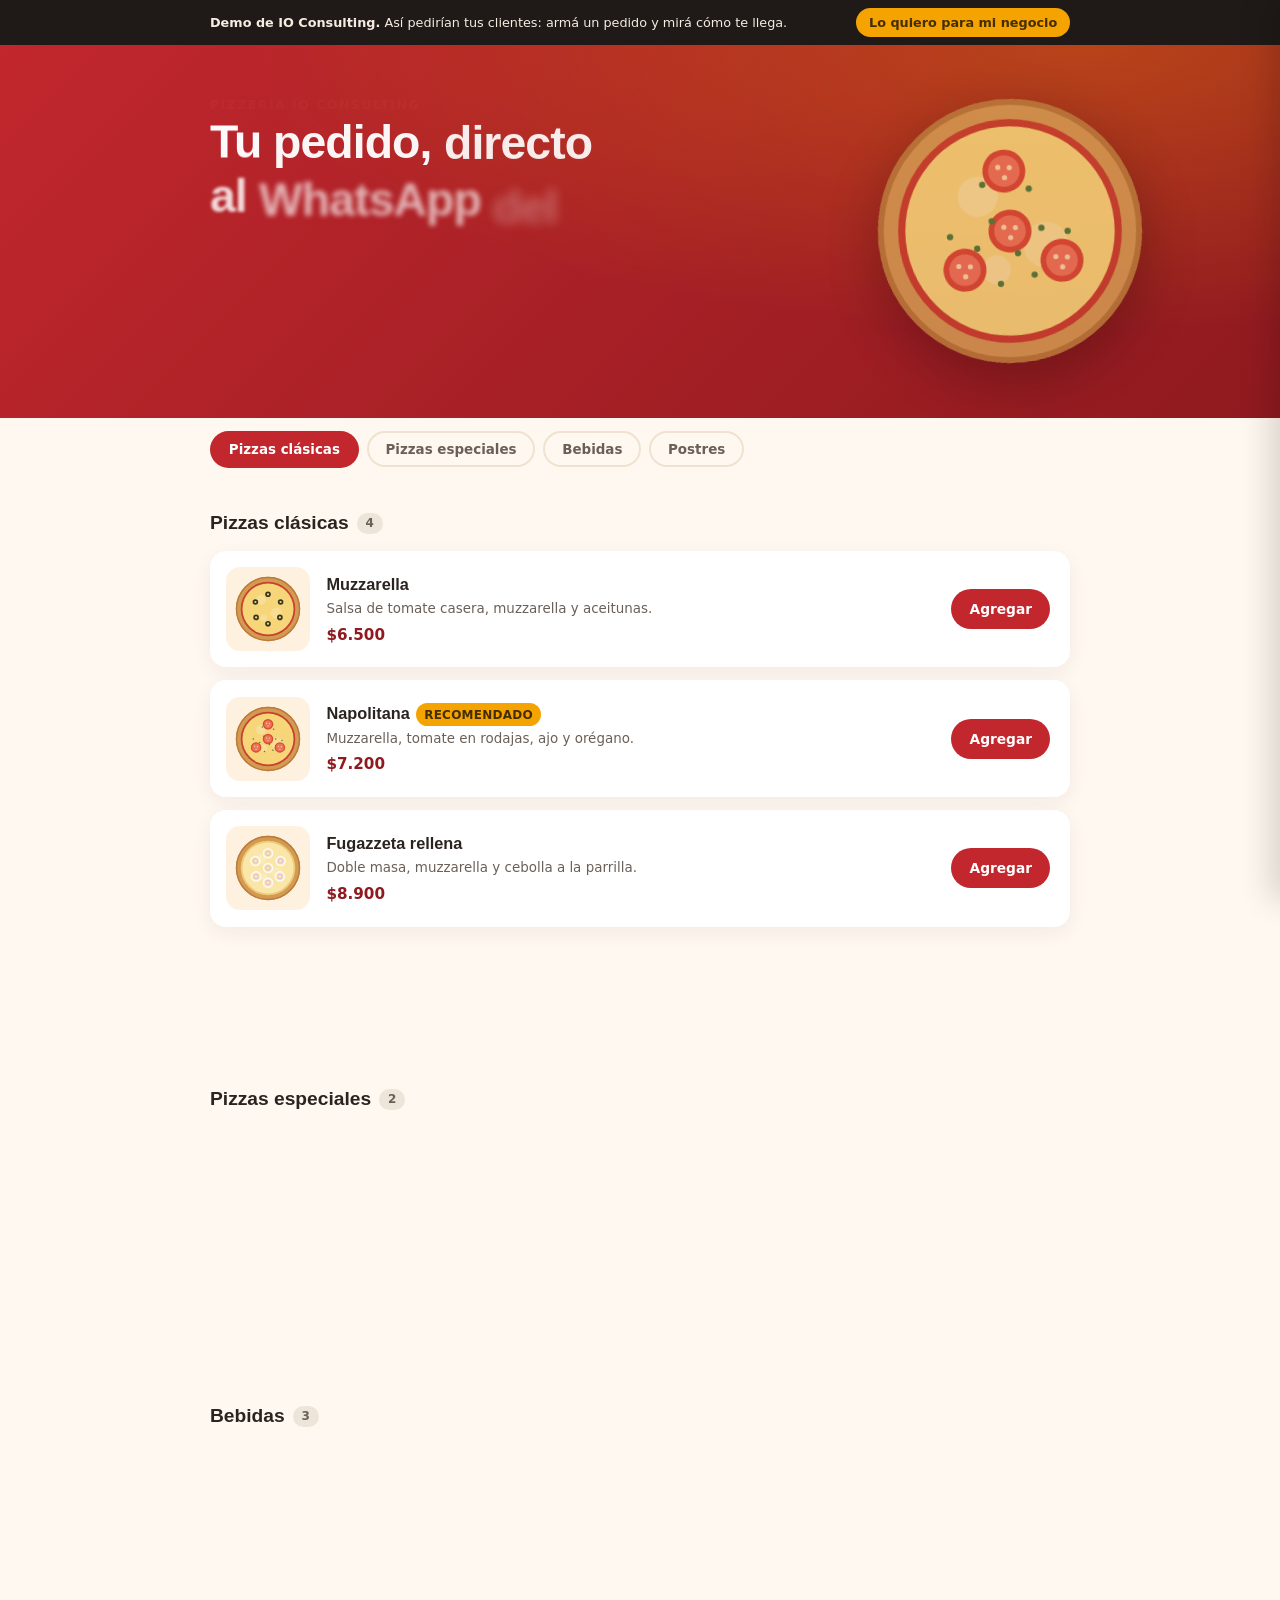
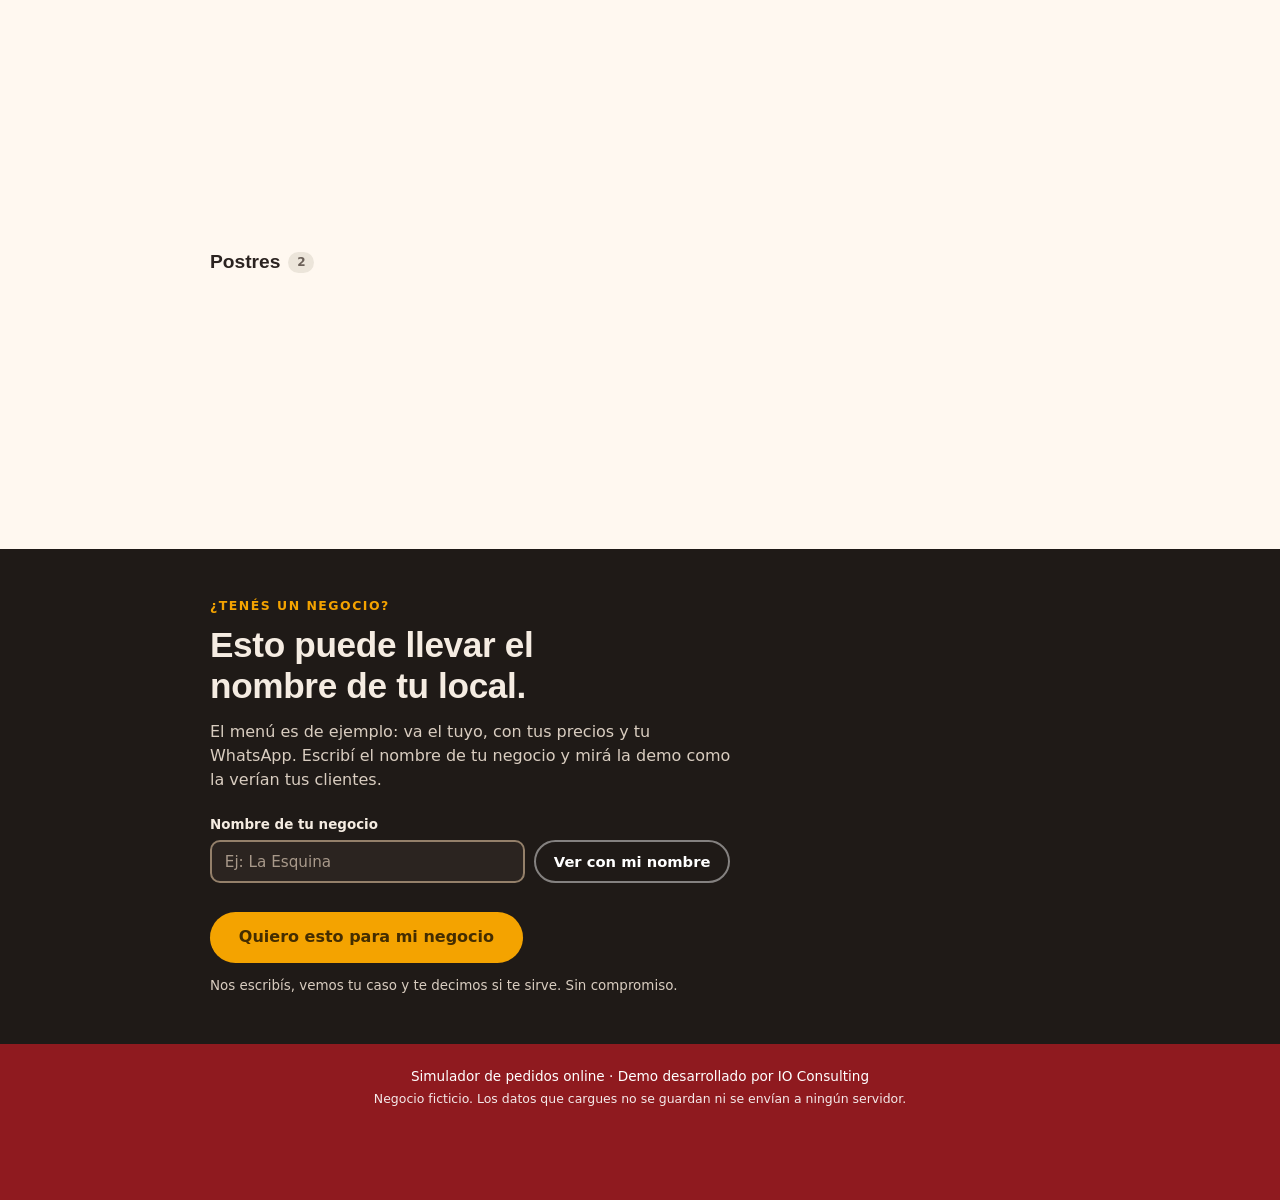
==== commit bea24236: "Capa para el dueño del negocio: nombre propio, cómo le llega el pedido y contacto - ?negocio=Nombre " ====
--- a/index.html
+++ b/index.html
@@ -26,6 +26,13 @@
 </head>
 <body>
 
+<div class="demo-bar">
+  <div class="container demo-bar-inner">
+    <p><strong>Demo de IO Consulting.</strong> <span id="demoBarTexto">Así pedirían tus clientes: armá un pedido y mirá cómo te llega.</span></p>
+    <a href="#para-tu-negocio">Lo quiero para mi negocio</a>
+  </div>
+</div>
+
 <header class="hero">
   <div class="container hero-inner">
     <p class="hero-eyebrow" id="nombreNegocio">Pizzería IO Consulting</p>
@@ -40,6 +47,7 @@
   <div class="hero-pizza" id="heroPizza" aria-hidden="true"></div>
 </header>
 
+<div class="menu-zona">
 <nav class="category-nav container" id="categoryNav" aria-label="Categorías del menú"></nav>
 
 <main class="container">
@@ -48,6 +56,7 @@
     <noscript><p class="cart-empty">Para ver el menú y armar el pedido necesitás tener JavaScript activado.</p></noscript>
   </div>
 </main>
+</div>
 
 <button type="button" class="cart-fab" id="cartFab" aria-haspopup="dialog" inert>
   <svg class="fab-icono" viewBox="0 0 24 24" width="20" height="20" aria-hidden="true" focusable="false"><path d="M6 8h12l-1 11.5a1.5 1.5 0 0 1-1.5 1.5h-7A1.5 1.5 0 0 1 7 19.5L6 8Zm3 0V6.5a3 3 0 0 1 6 0V8" fill="none" stroke="currentColor" stroke-width="1.8" stroke-linecap="round" stroke-linejoin="round"/></svg>
@@ -66,6 +75,31 @@
   <div class="side-panel-footer" id="sidePanelFooter"></div>
 </aside>
 
+<section class="negocio" id="para-tu-negocio" aria-labelledby="negocioTitulo">
+  <div class="container">
+    <p class="negocio-eyebrow">¿Tenés un negocio?</p>
+    <h2 id="negocioTitulo">Esto puede llevar el nombre de tu local.</h2>
+    <p class="negocio-sub">El menú es de ejemplo: va el tuyo, con tus precios y tu WhatsApp. Escribí el nombre de tu negocio y mirá la demo como la verían tus clientes.</p>
+    <div class="negocio-form">
+      <label for="inpNegocio">Nombre de tu negocio</label>
+      <div class="negocio-fila">
+        <input type="text" id="inpNegocio" maxlength="40" autocomplete="organization" placeholder="Ej: La Esquina">
+        <button type="button" class="btn btn-claro" id="btnPersonalizar">Ver con mi nombre</button>
+      </div>
+      <div class="negocio-link" id="negocioLink" role="status" hidden>
+        <p>Listo. Este link abre la demo con tu nombre:</p>
+        <p class="negocio-link-url" id="negocioLinkUrl"></p>
+        <div class="negocio-fila">
+          <button type="button" class="btn btn-claro" id="btnVerArriba">Verla desde arriba</button>
+          <button type="button" class="btn btn-claro" id="btnCopiarLink">Copiar link</button>
+        </div>
+      </div>
+    </div>
+    <a class="btn btn-cta negocio-cta" data-cta-negocio href="mailto:contacto@ioconsulting.com.ar">Quiero esto para mi negocio</a>
+    <p class="negocio-nota">Nos escribís, vemos tu caso y te decimos si te sirve. Sin compromiso.</p>
+  </div>
+</section>
+
 <footer class="site-footer">
   <div class="container">
     <p>Simulador de pedidos online · Demo desarrollado por IO Consulting</p>
@@ -76,6 +110,7 @@
 <script src="js/vendor/anime.umd.min.js"></script>
 <script src="js/ilustraciones.js"></script>
 <script src="js/animaciones.js"></script>
+<script src="js/demo.js"></script>
 <script src="js/catalogo.js"></script>
 <script src="js/carrito.js"></script>
 </body>
--- a/css/styles.css
+++ b/css/styles.css
@@ -118,6 +118,8 @@
   .btn-primary:not(:disabled):hover { background: var(--color-primary-dark); }
   .btn-whatsapp:hover { filter: brightness(1.06); }
   .btn-close:hover { background: var(--color-disabled); }
+  .btn-cta:hover, .demo-bar a:hover { filter: brightness(1.08); }
+  .btn-claro:hover { background: rgba(255, 255, 255, 0.1); }
   .cart-fab:hover { background: var(--color-primary-darker); }
 }
 
@@ -203,6 +205,8 @@
 .btn-whatsapp { background: var(--color-whatsapp); color: var(--color-on-whatsapp); }
 .btn-secondary { background: transparent; color: var(--color-text-light); border: 2px solid var(--color-border-input); }
 .btn-volver { margin-bottom: 0.6rem; }
+.btn-cta { background: var(--color-secondary); color: #442d00; }
+.btn-claro { width: auto; background: transparent; color: white; border: 2px solid rgba(255, 255, 255, 0.45); padding: 0.6rem 1.1rem; }
 
 .form-field { margin-bottom: 0.9rem; }
 fieldset.form-field { border: 0; padding: 0; margin-inline: 0; min-width: 0; }
@@ -221,23 +225,50 @@
 .aviso-error { color: var(--color-danger); font-size: 0.82rem; font-weight: 600; }
 .nota-privacidad { font-size: 0.78rem; color: var(--color-text-light); margin: 0.6rem 0 0; }
 
-/* ---------- Confirmación: el pedido dentro de un chat ---------- */
-.confirm-screen { text-align: center; padding: 0.4rem 0 0; }
-.confirm-screen h3 { font-size: 1.1rem; }
-.confirm-ayuda { font-size: 0.85rem; color: var(--color-text-light); margin: 0 0 1rem; }
+/* ---------- Confirmación: cómo le llega el pedido al local ---------- */
+.confirm-screen { padding: 0; }
+.confirm-aviso { margin: 0 0 1.1rem; padding: 0.6rem 0.8rem; border-radius: 10px; background: #e7f8ee; color: #0b4a25; font-size: 0.84rem; font-weight: 600; }
+.confirm-bloque { margin-bottom: 1.6rem; }
+.confirm-bloque h3 { font-size: 1.05rem; margin-bottom: 0.2rem; display: flex; align-items: center; flex-wrap: wrap; gap: 0.5rem; }
+.confirm-cuenta { font-family: var(--font-body); font-size: 0.75rem; font-weight: 700; padding: 0.15rem 0.55rem; border-radius: 999px; }
+.confirm-cuenta-bien { background: #d9fdd3; color: #0b4a25; }
+.confirm-cuenta-mal { background: #fde2e0; color: #8f1a1f; }
+.confirm-ayuda { font-size: 0.84rem; color: var(--color-text-light); margin: 0 0 0.7rem; }
 .wa { border-radius: 16px; overflow: hidden; border: 1px solid var(--color-border); box-shadow: var(--shadow); text-align: left; }
 .wa-top { display: flex; align-items: center; gap: 0.6rem; padding: 0.6rem 0.8rem; background: #075e54; color: white; }
-.wa-avatar { width: 34px; height: 34px; border-radius: 50%; background: var(--color-primary); display: grid; place-items: center; font-family: var(--font-heading); font-weight: 700; }
-.wa-contacto { display: flex; flex-direction: column; line-height: 1.2; font-size: 0.86rem; }
-.wa-contacto small { font-size: 0.72rem; opacity: 0.85; }
-.wa-cuerpo { background: #efe7dd; padding: 0.9rem 0.7rem; display: flex; justify-content: flex-end; }
-.wa-burbuja { background: #d9fdd3; color: #111b21; border-radius: 12px 12px 3px 12px; padding: 0.55rem 0.7rem 0.35rem; max-width: 94%; font-size: 0.84rem; line-height: 1.4; overflow-wrap: anywhere; box-shadow: 0 1px 1px rgba(0, 0, 0, 0.12); transform-origin: bottom right; }
+.wa-avatar { flex: 0 0 auto; width: 34px; height: 34px; border-radius: 50%; background: #dfe5e7; color: #54656f; display: grid; place-items: center; font-family: var(--font-heading); font-weight: 700; }
+.wa-contacto { display: flex; flex-direction: column; line-height: 1.2; font-size: 0.86rem; min-width: 0; overflow-wrap: anywhere; }
+.wa-contacto small { font-size: 0.75rem; opacity: 0.9; }
+.wa-cuerpo { background: #efe7dd; padding: 0.9rem 0.7rem; display: flex; flex-direction: column; gap: 0.3rem; }
+.wa-burbuja { color: #111b21; padding: 0.55rem 0.7rem 0.35rem; max-width: 94%; font-size: 0.84rem; line-height: 1.4; overflow-wrap: anywhere; box-shadow: 0 1px 1px rgba(0, 0, 0, 0.12); }
+.wa-entrante { align-self: flex-start; background: #ffffff; border-radius: 3px 12px 12px 12px; transform-origin: top left; }
+.wa-saliente { align-self: flex-end; background: #d9fdd3; border-radius: 12px 3px 12px 12px; }
+.wa-chica { max-width: 82%; padding: 0.35rem 0.6rem; font-size: 0.8rem; }
 .wa-espacio { height: 0.6em; }
-.wa-meta { display: flex; justify-content: flex-end; align-items: center; gap: 0.25rem; margin-top: 0.15rem; font-size: 0.75rem; color: #667781; }
-.wa-tildes { color: #8696a0; transition: color 0.35s; }
-.wa.leido .wa-tildes { color: #53bdeb; }
-
-.site-footer { background: var(--color-primary-dark); color: white; padding: 1.2rem 0; text-align: center; font-size: 0.85rem; }
+.wa-meta { text-align: right; margin-top: 0.15rem; font-size: 0.75rem; color: #667781; }
+
+/* ---------- Capa para el dueño del negocio ---------- */
+.demo-bar { background: #1f1a17; color: #f5ece2; font-size: 0.8rem; }
+.demo-bar-inner { display: flex; align-items: center; justify-content: space-between; gap: 0.5rem 1rem; flex-wrap: wrap; padding-top: 0.5rem; padding-bottom: 0.5rem; }
+.demo-bar p { margin: 0; }
+.demo-bar a { flex: 0 0 auto; color: #442d00; background: var(--color-secondary); font-weight: 700; text-decoration: none; padding: 0.3rem 0.8rem; border-radius: 999px; }
+
+.negocio { background: #1f1a17; color: #f5ece2; padding: 3rem 0; scroll-margin-top: 1rem; }
+.negocio-eyebrow { margin: 0 0 0.6rem; font-size: 0.78rem; font-weight: 700; letter-spacing: 0.12em; text-transform: uppercase; color: var(--color-secondary); }
+.negocio h2 { font-size: clamp(1.5rem, 4.4vw, 2.2rem); line-height: 1.15; letter-spacing: -0.01em; max-width: 20ch; overflow-wrap: anywhere; }
+.negocio-sub { margin: 0 0 1.4rem; max-width: 52ch; color: #d9cdc0; }
+.negocio-form { max-width: 520px; margin-bottom: 1.8rem; }
+.negocio-form label { display: block; font-weight: 600; font-size: 0.84rem; margin-bottom: 0.35rem; }
+.negocio-fila { display: flex; flex-wrap: wrap; gap: 0.6rem; }
+.negocio-fila input { flex: 1 1 200px; min-width: 0; padding: 0.65rem 0.8rem; border-radius: 10px; border: 2px solid #94806a; background: #2b2420; color: white; font-size: 0.95rem; font-family: inherit; }
+.negocio-fila input::placeholder { color: #a8998a; }
+.negocio-link { margin-top: 1rem; padding: 0.9rem 1rem; border-radius: 12px; background: #2b2420; border: 1px solid #4a3f37; }
+.negocio-link p { margin: 0 0 0.5rem; font-size: 0.86rem; }
+.negocio-link .negocio-link-url { font-family: ui-monospace, Consolas, monospace; font-size: 0.8rem; color: var(--color-secondary); overflow-wrap: anywhere; user-select: all; margin-bottom: 0.8rem; }
+.negocio-cta { width: auto; padding-inline: 1.8rem; font-size: 1rem; }
+.negocio-nota { margin: 0.8rem 0 0; font-size: 0.84rem; color: #d9cdc0; }
+
+.site-footer { background: var(--color-primary-dark); color: white; padding: 1.2rem 0 5.5rem; text-align: center; font-size: 0.85rem; }
 .site-footer p { margin: 0.2rem 0; }
 .footer-nota { font-size: 0.78rem; opacity: 0.9; }
 
